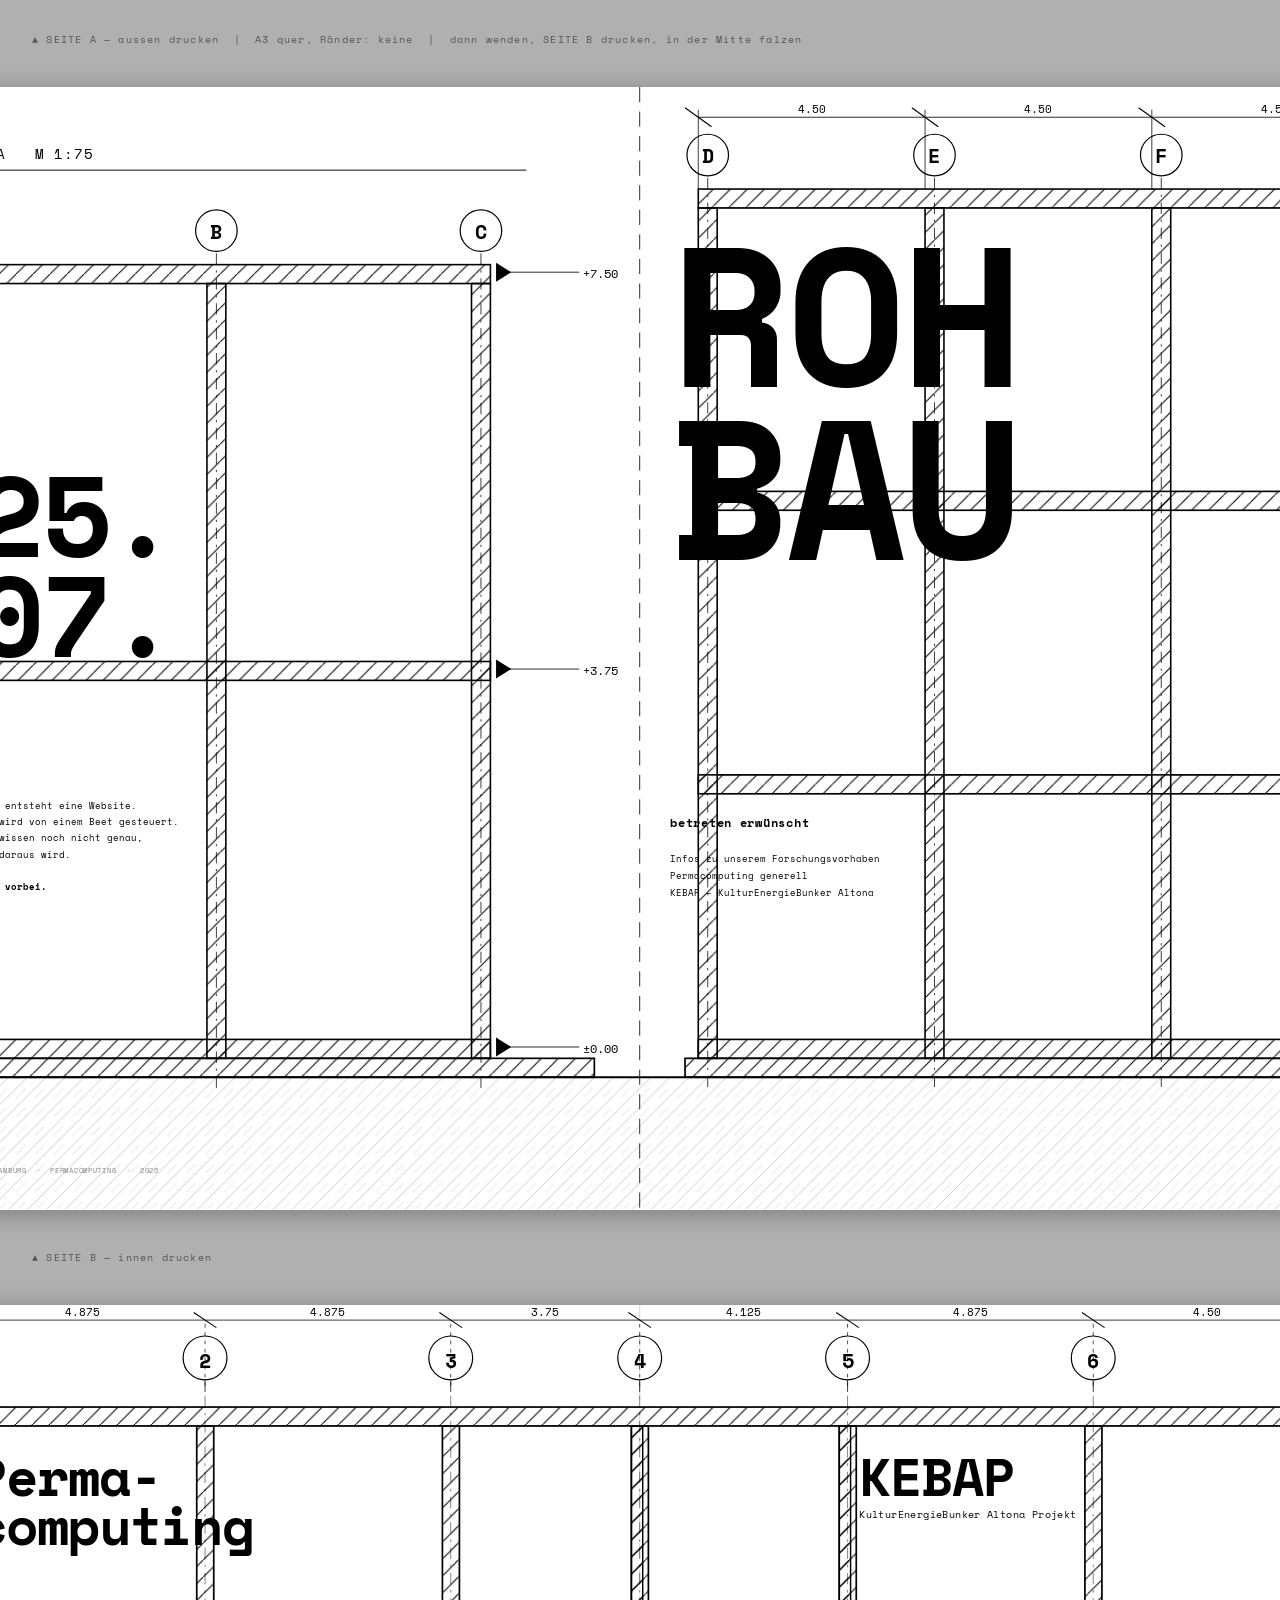
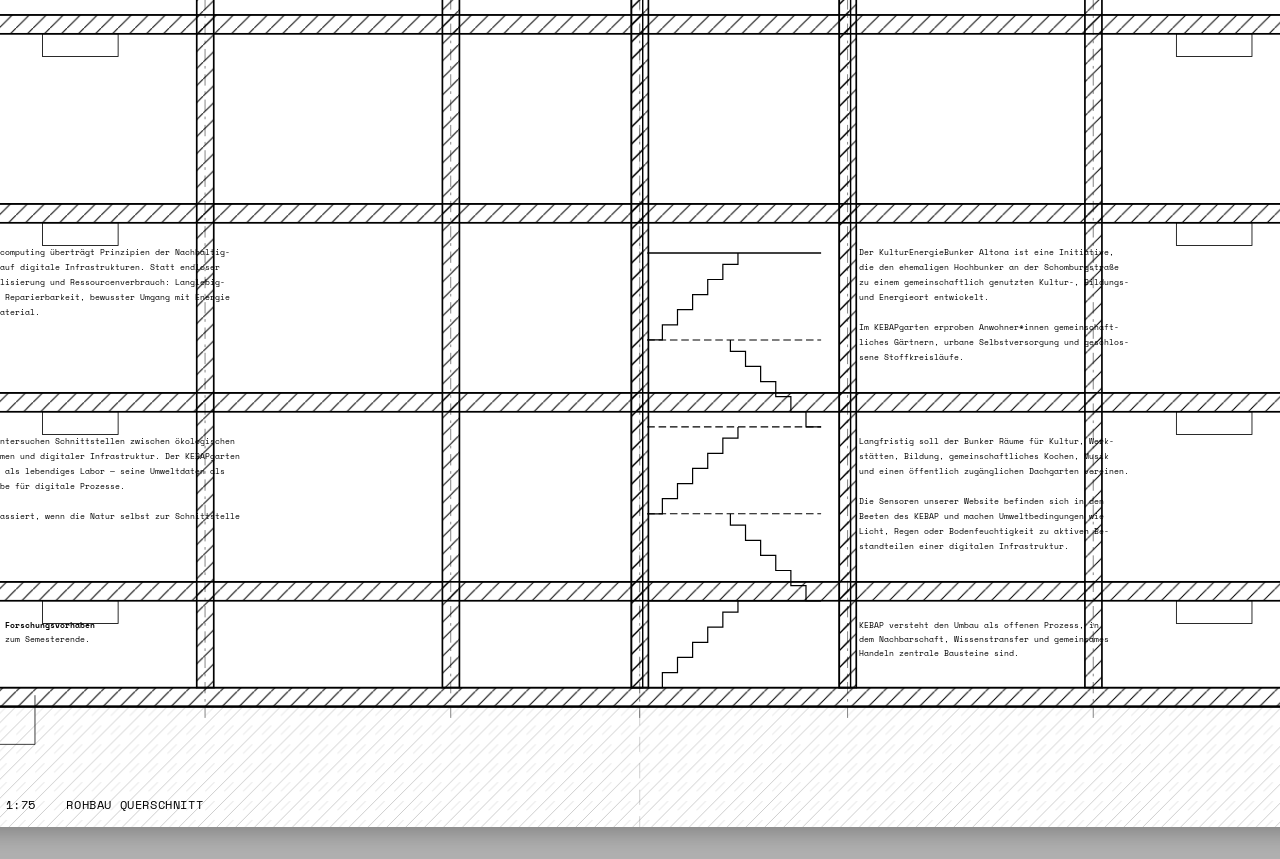
==== poster.html @ 18a61858 "latest change" ====
<!DOCTYPE html>
<html lang="de">
<head>
  <meta charset="UTF-8">
  <meta name="viewport" content="width=device-width, initial-scale=1.0">
  <title>ROHBAU – Zine A3</title>
  <link href="https://fonts.googleapis.com/css2?family=Space+Mono:wght@400;700&display=swap" rel="stylesheet">
  <style>
    @page { size: A3 landscape; margin: 0; }
    *, *::before, *::after { box-sizing: border-box; margin: 0; padding: 0; }

    body {
      background: #b0b0b0;
      display: flex;
      flex-direction: column;
      align-items: center;
      padding: 2rem;
      gap: 2.5rem;
    }

    .hint {
      font-family: 'Space Mono', monospace;
      font-size: 10px;
      color: #555;
      letter-spacing: 0.12em;
      align-self: flex-start;
    }

    .sheet {
      width: 420mm;
      height: 297mm;
      background: #fff;
      position: relative;
      overflow: hidden;
      flex-shrink: 0;
      box-shadow: 0 4px 24px rgba(0,0,0,0.3);
    }

    svg.bg {
      position: absolute;
      inset: 0;
      width: 100%;
      height: 100%;
    }

    .tx {
      position: absolute;
      font-family: 'Space Mono', 'Courier New', monospace;
      color: #000;
    }

    @media print {
      body { background: none; padding: 0; gap: 0; }
      .hint { display: none; }
      .sheet { box-shadow: none; page-break-after: always; }
    }
  </style>
</head>
<body>

<!-- ══════════════════════════════════════════════════════════════
     SEITE A — AUSSEN
     Links (x 0–210): Rückseite
     Rechts (x 210–420): Titelseite
     ══════════════════════════════════════════════════════════════ -->
<p class="hint">▲ SEITE A — aussen drucken &nbsp;|&nbsp; A3 quer, Ränder: keine &nbsp;|&nbsp; dann wenden, SEITE B drucken, in der Mitte falzen</p>
<div class="sheet">
<svg class="bg" viewBox="0 0 420 297" xmlns="http://www.w3.org/2000/svg">
<defs>
  <!-- Beton-Schraffur 45°, lichte Abstände -->
  <pattern id="beton" patternUnits="userSpaceOnUse" width="4.5" height="4.5">
    <line x1="0" y1="4.5" x2="4.5" y2="0" stroke="#000" stroke-width="0.28"/>
  </pattern>
  <!-- Erdreich-Schraffur -->
  <pattern id="erde" patternUnits="userSpaceOnUse" width="5" height="5">
    <line x1="0" y1="5" x2="5" y2="0" stroke="#555" stroke-width="0.22"/>
    <line x1="0" y1="2.5" x2="2.5" y2="0" stroke="#555" stroke-width="0.14"/>
  </pattern>
</defs>

<!-- ─── RÜCKSEITE (links, x=0–210) ────────────────────────────── -->

<!-- Schnittzeichnung: 2 Achsen, 3 Geschosse, als dekorativer Hintergrund -->

<!-- Erdreich -->
<rect x="0" y="262" width="210" height="35" fill="url(#erde)" opacity="0.35"/>
<line x1="0" y1="262" x2="210" y2="262" stroke="#000" stroke-width="0.55"/>

<!-- Fundament / Bodenplatte -->
<rect x="14" y="257" width="184" height="5" fill="url(#beton)" stroke="#000" stroke-width="0.45"/>

<!-- Stützen: Achse 1 x=28, Achse 2 x=98, Achse 3 x=168 (je 5mm breit) -->
<rect x="25.5" y="52" width="5" height="205" fill="url(#beton)" stroke="#000" stroke-width="0.42"/>
<rect x="95.5" y="52" width="5" height="205" fill="url(#beton)" stroke="#000" stroke-width="0.42"/>
<rect x="165.5" y="52" width="5" height="205" fill="url(#beton)" stroke="#000" stroke-width="0.42"/>

<!-- Rohdecken (Slab tops bold, slab body hatched, 5mm dick) -->
<!-- Dach: y=47–52 -->
<rect x="25.5" y="47" width="145" height="5" fill="url(#beton)" stroke="#000" stroke-width="0.42"/>
<!-- 1.OG: y=152–157 -->
<rect x="25.5" y="152" width="145" height="5" fill="url(#beton)" stroke="#000" stroke-width="0.42"/>
<!-- EG: y=252–257 -->
<rect x="25.5" y="252" width="145" height="5" fill="url(#beton)" stroke="#000" stroke-width="0.42"/>

<!-- Sichtbare Deckenuntersichten (Linie dünn) -->
<line x1="30.5" y1="52" x2="95.5" y2="52" stroke="#000" stroke-width="0.18"/>
<line x1="100.5" y1="52" x2="165.5" y2="52" stroke="#000" stroke-width="0.18"/>
<line x1="30.5" y1="157" x2="95.5" y2="157" stroke="#000" stroke-width="0.18"/>
<line x1="100.5" y1="157" x2="165.5" y2="157" stroke="#000" stroke-width="0.18"/>
<line x1="30.5" y1="257" x2="95.5" y2="257" stroke="#000" stroke-width="0.18"/>
<line x1="100.5" y1="257" x2="165.5" y2="257" stroke="#000" stroke-width="0.18"/>

<!-- Fußbodenoberflächen (thin) -->
<line x1="30.5" y1="152" x2="95.5" y2="152" stroke="#000" stroke-width="0.22"/>
<line x1="100.5" y1="152" x2="165.5" y2="152" stroke="#000" stroke-width="0.22"/>
<line x1="30.5" y1="252" x2="95.5" y2="252" stroke="#000" stroke-width="0.22"/>
<line x1="100.5" y1="252" x2="165.5" y2="252" stroke="#000" stroke-width="0.22"/>

<!-- Achskreise oben -->
<g fill="#fff" stroke="#000" stroke-width="0.32">
  <circle cx="28" cy="38" r="5.5"/>
  <circle cx="98" cy="38" r="5.5"/>
  <circle cx="168" cy="38" r="5.5"/>
</g>
<g font-family="'Space Mono','Courier New',monospace" font-size="5.2" text-anchor="middle" fill="#000" font-weight="700">
  <text x="28"  y="40.2">A</text>
  <text x="98"  y="40.2">B</text>
  <text x="168" y="40.2">C</text>
</g>
<!-- Achslinien (Strichpunkt) -->
<g stroke="#000" stroke-width="0.2" stroke-dasharray="3 1.5 0.6 1.5">
  <line x1="28"  y1="44" x2="28"  y2="265"/>
  <line x1="98"  y1="44" x2="98"  y2="265"/>
  <line x1="168" y1="44" x2="168" y2="265"/>
</g>

<!-- Höhenmarken rechts -->
<g font-family="'Space Mono','Courier New',monospace" font-size="3.2" fill="#000">
  <!-- Dach -->
  <line x1="172" y1="49" x2="194" y2="49" stroke="#000" stroke-width="0.22"/>
  <polygon points="176,49 172,46.5 172,51.5" fill="#000"/>
  <text x="195" y="50.5">+7.50</text>
  <!-- 1.OG -->
  <line x1="172" y1="154" x2="194" y2="154" stroke="#000" stroke-width="0.22"/>
  <polygon points="176,154 172,151.5 172,156.5" fill="#000"/>
  <text x="195" y="155.5">+3.75</text>
  <!-- EG -->
  <line x1="172" y1="254" x2="194" y2="254" stroke="#000" stroke-width="0.22"/>
  <polygon points="176,254 172,251.5 172,256.5" fill="#000"/>
  <text x="195" y="255.5">±0.00</text>
</g>

<!-- Schnitt-Bezeichnutng oben -->
<text x="14" y="19" font-family="'Space Mono','Courier New',monospace" font-size="3.8" fill="#000" letter-spacing="0.05em">SCHNITT A-A &nbsp; M 1:75</text>
<line x1="14" y1="22" x2="180" y2="22" stroke="#000" stroke-width="0.25"/>

<!-- Falzlinie -->
<line x1="210" y1="0" x2="210" y2="297" stroke="#000" stroke-width="0.22" stroke-dasharray="4 2.5"/>


<!-- ─── TITELSEITE (rechts, x=210–420) ────────────────────────── -->

<!-- Gleicher Schnitt-Stil aber mit mehr Etagen -->

<line x1="210" y1="262" x2="420" y2="262" stroke="#000" stroke-width="0.55"/>
<rect x="210" y="262" width="210" height="35" fill="url(#erde)" opacity="0.35"/>
<rect x="222" y="257" width="184" height="5" fill="url(#beton)" stroke="#000" stroke-width="0.45"/>

<!-- 4 Stützen auf Titelseite: x=228, x=288, x=348, x=408 -->
<rect x="225.5" y="32" width="5" height="225" fill="url(#beton)" stroke="#000" stroke-width="0.42"/>
<rect x="285.5" y="32" width="5" height="225" fill="url(#beton)" stroke="#000" stroke-width="0.42"/>
<rect x="345.5" y="32" width="5" height="225" fill="url(#beton)" stroke="#000" stroke-width="0.42"/>
<rect x="405.5" y="32" width="5" height="225" fill="url(#beton)" stroke="#000" stroke-width="0.42"/>

<!-- Rohdecken rechte Hälfte: Dach y=27, 2.OG y=107, 1.OG y=182, EG y=252 -->
<rect x="225.5" y="27" width="185" height="5" fill="url(#beton)" stroke="#000" stroke-width="0.42"/>
<rect x="225.5" y="107" width="185" height="5" fill="url(#beton)" stroke="#000" stroke-width="0.42"/>
<rect x="225.5" y="182" width="185" height="5" fill="url(#beton)" stroke="#000" stroke-width="0.42"/>
<rect x="225.5" y="252" width="185" height="5" fill="url(#beton)" stroke="#000" stroke-width="0.42"/>

<!-- Deckenuntersichten -->
<g stroke="#000" stroke-width="0.18">
  <line x1="230.5" y1="32"  x2="285.5" y2="32"/>
  <line x1="290.5" y1="32"  x2="345.5" y2="32"/>
  <line x1="350.5" y1="32"  x2="405.5" y2="32"/>
  <line x1="230.5" y1="112" x2="285.5" y2="112"/>
  <line x1="290.5" y1="112" x2="345.5" y2="112"/>
  <line x1="350.5" y1="112" x2="405.5" y2="112"/>
  <line x1="230.5" y1="187" x2="285.5" y2="187"/>
  <line x1="290.5" y1="187" x2="345.5" y2="187"/>
  <line x1="350.5" y1="187" x2="405.5" y2="187"/>
</g>

<!-- Fußbodenoberflächen rechts -->
<g stroke="#000" stroke-width="0.22">
  <line x1="230.5" y1="107" x2="285.5" y2="107"/>
  <line x1="290.5" y1="107" x2="345.5" y2="107"/>
  <line x1="350.5" y1="107" x2="405.5" y2="107"/>
  <line x1="230.5" y1="182" x2="285.5" y2="182"/>
  <line x1="290.5" y1="182" x2="345.5" y2="182"/>
  <line x1="350.5" y1="182" x2="405.5" y2="182"/>
  <line x1="230.5" y1="252" x2="285.5" y2="252"/>
  <line x1="290.5" y1="252" x2="345.5" y2="252"/>
  <line x1="350.5" y1="252" x2="405.5" y2="252"/>
</g>

<!-- Achskreise oben rechte Hälfte -->
<g fill="#fff" stroke="#000" stroke-width="0.32">
  <circle cx="228" cy="18" r="5.5"/>
  <circle cx="288" cy="18" r="5.5"/>
  <circle cx="348" cy="18" r="5.5"/>
  <circle cx="408" cy="18" r="5.5"/>
</g>
<g font-family="'Space Mono','Courier New',monospace" font-size="5.2" text-anchor="middle" fill="#000" font-weight="700">
  <text x="228" y="20.2">D</text>
  <text x="288" y="20.2">E</text>
  <text x="348" y="20.2">F</text>
  <text x="408" y="20.2">G</text>
</g>
<g stroke="#000" stroke-width="0.2" stroke-dasharray="3 1.5 0.6 1.5">
  <line x1="228" y1="24"  x2="228" y2="265"/>
  <line x1="288" y1="24"  x2="288" y2="265"/>
  <line x1="348" y1="24"  x2="348" y2="265"/>
</g>

<!-- Maßkette oben rechts (Achsabstände) -->
<line x1="225.5" y1="8" x2="285.5" y2="8" stroke="#000" stroke-width="0.22"/>
<line x1="285.5" y1="8" x2="345.5" y2="8" stroke="#000" stroke-width="0.22"/>
<line x1="345.5" y1="8" x2="410.5" y2="8" stroke="#000" stroke-width="0.22"/>
<!-- Ticks -->
<g stroke="#000" stroke-width="0.3">
  <line x1="222" y1="5.5" x2="229" y2="10.5"/>
  <line x1="282" y1="5.5" x2="289" y2="10.5"/>
  <line x1="342" y1="5.5" x2="349" y2="10.5"/>
  <line x1="406" y1="5.5" x2="413" y2="10.5"/>
</g>
<!-- Maßzahlen -->
<g font-family="'Space Mono','Courier New',monospace" font-size="3" fill="#000" text-anchor="middle">
  <text x="255.5" y="6.8">4.50</text>
  <text x="315.5" y="6.8">4.50</text>
  <text x="378"   y="6.8">4.50</text>
</g>
<!-- Verlängerungslinien -->
<g stroke="#000" stroke-width="0.2">
  <line x1="225.5" y1="6" x2="225.5" y2="27"/>
  <line x1="285.5" y1="6" x2="285.5" y2="27"/>
  <line x1="345.5" y1="6" x2="345.5" y2="27"/>
  <line x1="410.5" y1="6" x2="410.5" y2="27"/>
</g>

</svg>

<!-- TEXT: Rückseite (links) -->
<div class="tx" style="left:34mm; top:100mm;">
  <div style="font-size:30mm; font-weight:700; line-height:0.88; letter-spacing:-0.02em;">
    25.<br>07.
  </div>
</div>
<div class="tx" style="left:34mm; top:188mm; width:128mm; font-size:2.4mm; line-height:1.8;">
  Hier entsteht eine Website.<br>
  Sie wird von einem Beet gesteuert.<br>
  Wir wissen noch nicht genau,<br>
  was daraus wird.<br>
  <br>
  <strong>Komm vorbei.</strong>
</div>
<div class="tx" style="left:34mm; bottom:9mm; font-size:1.9mm; opacity:0.45; letter-spacing:0.1em;">
  HAW HAMBURG &nbsp;·&nbsp; PERMACOMPUTING &nbsp;·&nbsp; 2025
</div>

<!-- TEXT: Titelseite (rechts) -->
<!-- ROHBAU sitzt im Raum zwischen Achse E und G, y=37–180 -->
<div class="tx" style="left:218mm; top:37mm; width:186mm;">
  <div style="font-size:52mm; font-weight:700; line-height:0.88; letter-spacing:-0.025em; color:#000;">
    ROH<br>BAU
  </div>
</div>

<div class="tx" style="left:218mm; top:192mm; width:110mm; font-size:3.2mm; font-weight:700; letter-spacing:0.06em;">
  betreten erwünscht
</div>
<div class="tx" style="left:218mm; top:202mm; width:180mm; font-size:2.5mm; line-height:1.75;">
  Infos zu unserem Forschungsvorhaben<br>
  Permacomputing generell<br>
  KEBAP – KulturEnergieBunker Altona
</div>

<!-- Schnitt-Pfeil auf Titelseite -->
<div class="tx" style="left:380mm; top:260mm; font-size:2.8mm; opacity:0.5; font-weight:700; letter-spacing:0.08em;">
  A—A →
</div>

</div><!-- end SEITE A -->


<!-- ══════════════════════════════════════════════════════════════
     SEITE B — INNEN
     Voller Gebäudequerschnitt als Grundlage
     Links (x 0–210): Seite 2 — Permacomputing
     Rechts (x 210–420): Seite 3 — KEBAP
     ══════════════════════════════════════════════════════════════ -->
<p class="hint">▲ SEITE B — innen drucken</p>
<div class="sheet">
<svg class="bg" viewBox="0 0 420 297" xmlns="http://www.w3.org/2000/svg">
<defs>
  <pattern id="beton2" patternUnits="userSpaceOnUse" width="4.5" height="4.5">
    <line x1="0" y1="4.5" x2="4.5" y2="0" stroke="#000" stroke-width="0.28"/>
  </pattern>
  <pattern id="erde2" patternUnits="userSpaceOnUse" width="5" height="5">
    <line x1="0" y1="5" x2="5" y2="0" stroke="#555" stroke-width="0.22"/>
    <line x1="0" y1="2.5" x2="2.5" y2="0" stroke="#555" stroke-width="0.14"/>
  </pattern>
  <!-- Bewehrungssymbol (Rebar): kleiner Kreis, wird an Stützen-Ecken gesetzt -->
  <circle id="rb" r="1.2" fill="#000"/>
</defs>

<!-- ─── ERDREICH & BODENPLATTE ─────────────────────────────────── -->
<rect x="0" y="265" width="420" height="32" fill="url(#erde2)" opacity="0.35"/>
<line x1="8" y1="265" x2="412" y2="265" stroke="#000" stroke-width="0.6"/>
<!-- Bodenplatte 5mm dick -->
<rect x="22" y="260" width="376" height="5" fill="url(#beton2)" stroke="#000" stroke-width="0.48"/>

<!-- ─── VERTIKALE STÜTZEN — 7 Achsen ──────────────────────────── -->
<!--
  Achse:  1     2     3     4     5     6     7
  x:     30    95   160   210   265   330   390
  Bay:      65    65    50    55    65    60
  (Bay 3 slightly narrower — it's split by fold; Bay 4/5 asymmetric for staircase)
-->
<!-- Stützenquerschnitte (4.5mm breit, Beton-Schraffur) -->
<rect x="27.8" y="32" width="4.5" height="228" fill="url(#beton2)" stroke="#000" stroke-width="0.45"/>
<rect x="92.8" y="32" width="4.5" height="228" fill="url(#beton2)" stroke="#000" stroke-width="0.45"/>
<rect x="157.8" y="32" width="4.5" height="228" fill="url(#beton2)" stroke="#000" stroke-width="0.45"/>
<rect x="207.8" y="32" width="4.5" height="228" fill="url(#beton2)" stroke="#000" stroke-width="0.45"/>
<rect x="262.8" y="32" width="4.5" height="228" fill="url(#beton2)" stroke="#000" stroke-width="0.45"/>
<rect x="327.8" y="32" width="4.5" height="228" fill="url(#beton2)" stroke="#000" stroke-width="0.45"/>
<rect x="387.8" y="32" width="4.5" height="228" fill="url(#beton2)" stroke="#000" stroke-width="0.45"/>

<!-- Bewehrung (Rebar-Punkte) an Stützenecken, exemplarisch für Achse 1 und 7 -->
<g fill="#000">
  <!-- Achse 1, EK bei y=32 -->
  <use href="#rb" x="29.5" y="33.5"/>
  <use href="#rb" x="31"   y="33.5"/>
  <use href="#rb" x="29.5" y="35"/>
  <use href="#rb" x="31"   y="35"/>
  <!-- Achse 7, EK bei y=32 -->
  <use href="#rb" x="389.5" y="33.5"/>
  <use href="#rb" x="391"   y="33.5"/>
  <use href="#rb" x="389.5" y="35"/>
  <use href="#rb" x="391"   y="35"/>
</g>

<!-- Achslinien (Strichpunktlinie) -->
<g stroke="#000" stroke-width="0.18" stroke-dasharray="3 1.5 0.7 1.5" opacity="0.7">
  <line x1="30"  y1="24"  x2="30"  y2="268"/>
  <line x1="95"  y1="24"  x2="95"  y2="268"/>
  <line x1="160" y1="24"  x2="160" y2="268"/>
  <line x1="210" y1="24"  x2="210" y2="268"/>
  <line x1="265" y1="24"  x2="265" y2="268"/>
  <line x1="330" y1="24"  x2="330" y2="268"/>
  <line x1="390" y1="24"  x2="390" y2="268"/>
</g>

<!-- ─── HORIZONTALE ROHDECKEN — 5 Geschosse ──────────────────── -->
<!--
  Decke:  Dach   4.OG   3.OG   2.OG   1.OG
  y (OK): 32     82     132    182    232
  y (UK): 37     87     137    187    237   (5mm Deckendicke)
  Lichte GH: 45mm ≈ 3.375m @ 1:75
-->

<!-- Dach / Attika -->
<rect x="27.8" y="27" width="364.5" height="5" fill="url(#beton2)" stroke="#000" stroke-width="0.45"/>
<!-- Attika-Aufkantung links -->
<rect x="27.8" y="17" width="5" height="10" fill="url(#beton2)" stroke="#000" stroke-width="0.35"/>
<!-- Attika rechts -->
<rect x="387.3" y="17" width="5" height="10" fill="url(#beton2)" stroke="#000" stroke-width="0.35"/>

<!-- 4.OG -->
<rect x="27.8" y="82" width="364.5" height="5" fill="url(#beton2)" stroke="#000" stroke-width="0.45"/>
<!-- 3.OG -->
<rect x="27.8" y="132" width="364.5" height="5" fill="url(#beton2)" stroke="#000" stroke-width="0.45"/>
<!-- 2.OG -->
<rect x="27.8" y="182" width="364.5" height="5" fill="url(#beton2)" stroke="#000" stroke-width="0.45"/>
<!-- 1.OG -->
<rect x="27.8" y="232" width="364.5" height="5" fill="url(#beton2)" stroke="#000" stroke-width="0.45"/>

<!-- ─── SICHTBARE DECKEN-UNTERSICHTEN (hinter Schnittebene) ─── -->
<!-- Dünne Linien zeigen die Deckenuntersicht (Rohbetondecke sichtbar) -->
<g stroke="#000" stroke-width="0.18" opacity="0.65">
  <!-- Zwischen jeder Stütze, alle Geschosse UK -->
  <!-- 4.OG UK = y=87 -->
  <line x1="32.3" y1="87" x2="92.8" y2="87"/>
  <line x1="97.3" y1="87" x2="157.8" y2="87"/>
  <line x1="162.3" y1="87" x2="207.8" y2="87"/>
  <line x1="212.3" y1="87" x2="262.8" y2="87"/>
  <line x1="267.3" y1="87" x2="327.8" y2="87"/>
  <line x1="332.3" y1="87" x2="387.8" y2="87"/>
  <!-- 3.OG UK = y=137 -->
  <line x1="32.3" y1="137" x2="92.8" y2="137"/>
  <line x1="97.3" y1="137" x2="157.8" y2="137"/>
  <line x1="162.3" y1="137" x2="207.8" y2="137"/>
  <line x1="212.3" y1="137" x2="262.8" y2="137"/>
  <line x1="267.3" y1="137" x2="327.8" y2="137"/>
  <line x1="332.3" y1="137" x2="387.8" y2="137"/>
  <!-- 2.OG UK = y=187 -->
  <line x1="32.3" y1="187" x2="92.8" y2="187"/>
  <line x1="97.3" y1="187" x2="157.8" y2="187"/>
  <line x1="162.3" y1="187" x2="207.8" y2="187"/>
  <line x1="212.3" y1="187" x2="262.8" y2="187"/>
  <line x1="267.3" y1="187" x2="327.8" y2="187"/>
  <line x1="332.3" y1="187" x2="387.8" y2="187"/>
  <!-- 1.OG UK = y=237 -->
  <line x1="32.3" y1="237" x2="92.8" y2="237"/>
  <line x1="97.3" y1="237" x2="157.8" y2="237"/>
  <line x1="162.3" y1="237" x2="207.8" y2="237"/>
  <line x1="212.3" y1="237" x2="262.8" y2="237"/>
  <line x1="267.3" y1="237" x2="327.8" y2="237"/>
  <line x1="332.3" y1="237" x2="387.8" y2="237"/>
  <!-- Dach UK = y=32 -->
  <line x1="32.3" y1="32" x2="92.8" y2="32"/>
  <line x1="97.3" y1="32" x2="157.8" y2="32"/>
  <line x1="162.3" y1="32" x2="207.8" y2="32"/>
  <line x1="212.3" y1="32" x2="262.8" y2="32"/>
  <line x1="267.3" y1="32" x2="327.8" y2="32"/>
  <line x1="332.3" y1="32" x2="387.8" y2="32"/>
</g>

<!-- ─── FUSSBODENOBERFLÄCHEN (Rohbeton, thin bold) ────────────── -->
<g stroke="#000" stroke-width="0.28">
  <!-- 4.OG OK = y=82 -->
  <line x1="32.3" y1="82" x2="92.8" y2="82"/>
  <line x1="97.3" y1="82" x2="157.8" y2="82"/>
  <line x1="162.3" y1="82" x2="207.8" y2="82"/>
  <line x1="212.3" y1="82" x2="262.8" y2="82"/>
  <line x1="267.3" y1="82" x2="327.8" y2="82"/>
  <line x1="332.3" y1="82" x2="387.8" y2="82"/>
  <!-- 3.OG OK = y=132 -->
  <line x1="32.3" y1="132" x2="92.8" y2="132"/>
  <line x1="97.3" y1="132" x2="157.8" y2="132"/>
  <line x1="162.3" y1="132" x2="207.8" y2="132"/>
  <line x1="212.3" y1="132" x2="262.8" y2="132"/>
  <line x1="267.3" y1="132" x2="327.8" y2="132"/>
  <line x1="332.3" y1="132" x2="387.8" y2="132"/>
  <!-- 2.OG OK = y=182 -->
  <line x1="32.3" y1="182" x2="92.8" y2="182"/>
  <line x1="97.3" y1="182" x2="157.8" y2="182"/>
  <line x1="162.3" y1="182" x2="207.8" y2="182"/>
  <line x1="212.3" y1="182" x2="262.8" y2="182"/>
  <line x1="267.3" y1="182" x2="327.8" y2="182"/>
  <line x1="332.3" y1="182" x2="387.8" y2="182"/>
  <!-- 1.OG OK = y=232 -->
  <line x1="32.3" y1="232" x2="92.8" y2="232"/>
  <line x1="97.3" y1="232" x2="157.8" y2="232"/>
  <line x1="162.3" y1="232" x2="207.8" y2="232"/>
  <line x1="212.3" y1="232" x2="262.8" y2="232"/>
  <line x1="267.3" y1="232" x2="327.8" y2="232"/>
  <line x1="332.3" y1="232" x2="387.8" y2="232"/>
  <!-- EG OK = y=260 -->
  <line x1="32.3" y1="260" x2="92.8" y2="260"/>
  <line x1="97.3" y1="260" x2="157.8" y2="260"/>
  <line x1="162.3" y1="260" x2="207.8" y2="260"/>
  <line x1="212.3" y1="260" x2="262.8" y2="260"/>
  <line x1="267.3" y1="260" x2="327.8" y2="260"/>
  <line x1="332.3" y1="260" x2="387.8" y2="260"/>
</g>

<!-- ─── TREPPENHAUS (Bay 4: x=210–265, alle Geschosse) ─────────── -->
<!-- Treppenhauswände (Betonwände im Schnitt) -->
<rect x="207.8" y="32" width="3" height="228" fill="url(#beton2)" stroke="#000" stroke-width="0.38"/>
<rect x="262.8" y="32" width="3" height="228" fill="url(#beton2)" stroke="#000" stroke-width="0.38"/>

<!-- Treppenläufe — zigzag von EG bis Dach, jeweils halbe Höhe pro Lauf -->
<!-- Lauf 1 (EG→1.OG, links): diagonal von x=212,y=260 nach x=258,y=232 -->
<!-- mit gestaffelten Stufen (vereinfacht, 6 Stufen) -->
<g stroke="#000" stroke-width="0.32" fill="none">
  <!-- EG → 1.OG linker Lauf -->
  <polyline points="
    212,260 216,260 216,256 220,256 220,252 224,252 224,248 228,248 228,244 232,244 232,240 236,240 236,237"/>
  <!-- 1.OG Podest -->
  <line x1="212" y1="237" x2="258" y2="237" stroke="#000" stroke-width="0.35"/>
  <!-- 1.OG → 2.OG rechter Lauf -->
  <polyline points="
    258,237 254,237 254,233 250,233 250,229 246,229 246,225 242,225 242,221 238,221 238,217 234,217 234,214"/>
  <!-- Podest 2.OG -->
  <line x1="212" y1="214" x2="258" y2="214" stroke="#000" stroke-width="0.28" stroke-dasharray="2 1"/>
  <!-- 2.OG → 3.OG -->
  <polyline points="
    212,214 216,214 216,210 220,210 220,206 224,206 224,202 228,202 228,198 232,198 232,194 236,194 236,191"/>
  <line x1="212" y1="191" x2="258" y2="191" stroke="#000" stroke-width="0.28" stroke-dasharray="2 1"/>
  <!-- 3.OG → 4.OG -->
  <polyline points="
    258,191 254,191 254,187 250,187 250,183 246,183 246,179 242,179 242,175 238,175 238,171 234,171 234,168"/>
  <line x1="212" y1="168" x2="258" y2="168" stroke="#000" stroke-width="0.28" stroke-dasharray="2 1"/>
  <!-- 4.OG → Dach -->
  <polyline points="
    212,168 216,168 216,164 220,164 220,160 224,160 224,156 228,156 228,152 232,152 232,148 236,148 236,145"/>
  <!-- Dach-Podest -->
  <line x1="212" y1="145" x2="258" y2="145" stroke="#000" stroke-width="0.35"/>
</g>
<!-- Treppenhaus-Schraffur (leicht) auf den Wänden -->
<!-- Already handled by the column sections above -->

<!-- ─── UNTERZÜGE (Träger an Deckenuntersicht, Bay 1 sichtbar) ── -->
<!-- Unterzug als dünnes Rechteck hängend unter Decke, Bay 1+2+5+6 -->
<g stroke="#000" stroke-width="0.22" fill="none">
  <!-- Bay 1 (x:32–93), alle Etagen -->
  <rect x="52" y="87" width="20" height="6"/>
  <rect x="52" y="137" width="20" height="6"/>
  <rect x="52" y="187" width="20" height="6"/>
  <rect x="52" y="237" width="20" height="6"/>
  <!-- Bay 6 (x:332–388) -->
  <rect x="352" y="87" width="20" height="6"/>
  <rect x="352" y="137" width="20" height="6"/>
  <rect x="352" y="187" width="20" height="6"/>
  <rect x="352" y="237" width="20" height="6"/>
</g>

<!-- ─── ACHSKREISE ─────────────────────────────────────────────── -->
<g fill="#fff" stroke="#000" stroke-width="0.32">
  <circle cx="30"  cy="14" r="5.8"/>
  <circle cx="95"  cy="14" r="5.8"/>
  <circle cx="160" cy="14" r="5.8"/>
  <circle cx="210" cy="14" r="5.8"/>
  <circle cx="265" cy="14" r="5.8"/>
  <circle cx="330" cy="14" r="5.8"/>
  <circle cx="390" cy="14" r="5.8"/>
</g>
<g font-family="'Space Mono','Courier New',monospace" font-size="5.4" text-anchor="middle"
   dominant-baseline="central" fill="#000" font-weight="700">
  <text x="30"  y="14.5">1</text>
  <text x="95"  y="14.5">2</text>
  <text x="160" y="14.5">3</text>
  <text x="210" y="14.5">4</text>
  <text x="265" y="14.5">5</text>
  <text x="330" y="14.5">6</text>
  <text x="390" y="14.5">7</text>
</g>

<!-- Verbindungslinien Achskreis → Schnittbeginn -->
<g stroke="#000" stroke-width="0.2">
  <line x1="30"  y1="19.8" x2="30"  y2="23"/>
  <line x1="95"  y1="19.8" x2="95"  y2="23"/>
  <line x1="160" y1="19.8" x2="160" y2="23"/>
  <line x1="210" y1="19.8" x2="210" y2="23"/>
  <line x1="265" y1="19.8" x2="265" y2="23"/>
  <line x1="330" y1="19.8" x2="330" y2="23"/>
  <line x1="390" y1="19.8" x2="390" y2="23"/>
</g>

<!-- ─── HORIZONTALE MAẞKETTE (oben) ─────────────────────────────── -->
<!-- Maßlinie bei y=4, von x=30 bis x=390 -->
<line x1="30" y1="4" x2="390" y2="4" stroke="#000" stroke-width="0.2"/>
<g stroke="#000" stroke-width="0.28">
  <!-- Ticks -->
  <line x1="27"  y1="2" x2="33"  y2="6"/>
  <line x1="92"  y1="2" x2="98"  y2="6"/>
  <line x1="157" y1="2" x2="163" y2="6"/>
  <line x1="207" y1="2" x2="213" y2="6"/>
  <line x1="262" y1="2" x2="268" y2="6"/>
  <line x1="327" y1="2" x2="333" y2="6"/>
  <line x1="387" y1="2" x2="393" y2="6"/>
</g>
<!-- Verlängerungslinien nach unten -->
<g stroke="#000" stroke-width="0.18" stroke-dasharray="1 1.2">
  <line x1="30"  y1="5" x2="30"  y2="22"/>
  <line x1="95"  y1="5" x2="95"  y2="22"/>
  <line x1="160" y1="5" x2="160" y2="22"/>
  <line x1="210" y1="5" x2="210" y2="22"/>
  <line x1="265" y1="5" x2="265" y2="22"/>
  <line x1="330" y1="5" x2="330" y2="22"/>
  <line x1="390" y1="5" x2="390" y2="22"/>
</g>
<!-- Maßzahlen -->
<g font-family="'Space Mono','Courier New',monospace" font-size="2.9" fill="#000" text-anchor="middle">
  <text x="62.5"  y="2.8">4.875</text>
  <text x="127.5" y="2.8">4.875</text>
  <text x="185"   y="2.8">3.75</text>
  <text x="237.5" y="2.8">4.125</text>
  <text x="297.5" y="2.8">4.875</text>
  <text x="360"   y="2.8">4.50</text>
</g>

<!-- ─── VERTIKALE MAẞKETTE (links) ─────────────────────────────── -->
<!-- Maßlinie bei x=6, von y=32 bis y=260 -->
<line x1="6" y1="32"  x2="6" y2="260" stroke="#000" stroke-width="0.2"/>
<g stroke="#000" stroke-width="0.28">
  <line x1="4" y1="29"   x2="8" y2="35"/>
  <line x1="4" y1="79"   x2="8" y2="85"/>
  <line x1="4" y1="129"  x2="8" y2="135"/>
  <line x1="4" y1="179"  x2="8" y2="185"/>
  <line x1="4" y1="229"  x2="8" y2="235"/>
  <line x1="4" y1="257"  x2="8" y2="263"/>
</g>
<g stroke="#000" stroke-width="0.18" stroke-dasharray="1 1.2">
  <line x1="6" y1="32"  x2="24" y2="32"/>
  <line x1="6" y1="82"  x2="24" y2="82"/>
  <line x1="6" y1="132" x2="24" y2="132"/>
  <line x1="6" y1="182" x2="24" y2="182"/>
  <line x1="6" y1="232" x2="24" y2="232"/>
  <line x1="6" y1="260" x2="24" y2="260"/>
</g>
<!-- Maßzahlen vertikal, gedreht -->
<g font-family="'Space Mono','Courier New',monospace" font-size="2.8" fill="#000" text-anchor="middle">
  <text transform="rotate(-90 2.8 57)"  x="2.8" y="57">3.38</text>
  <text transform="rotate(-90 2.8 107)" x="2.8" y="107">3.38</text>
  <text transform="rotate(-90 2.8 157)" x="2.8" y="157">3.38</text>
  <text transform="rotate(-90 2.8 207)" x="2.8" y="207">3.38</text>
  <text transform="rotate(-90 2.8 246)" x="2.8" y="246">2.10</text>
</g>

<!-- ─── HÖHENMARKEN (rechts) ──────────────────────────────────── -->
<g font-family="'Space Mono','Courier New',monospace" font-size="3.1" fill="#000">
  <!-- Dach +16.88 -->
  <polygon points="393,27 397,24.5 397,29.5" fill="#000"/>
  <line x1="397" y1="27" x2="412" y2="27" stroke="#000" stroke-width="0.22"/>
  <text x="413" y="28.5">+16.88</text>

  <!-- 4.OG +13.50 -->
  <polygon points="393,82 397,79.5 397,84.5" fill="#000"/>
  <line x1="397" y1="82" x2="412" y2="82" stroke="#000" stroke-width="0.22"/>
  <text x="413" y="83.5">+13.50</text>

  <!-- 3.OG +10.13 -->
  <polygon points="393,132 397,129.5 397,134.5" fill="#000"/>
  <line x1="397" y1="132" x2="412" y2="132" stroke="#000" stroke-width="0.22"/>
  <text x="413" y="133.5">+10.13</text>

  <!-- 2.OG +6.75 -->
  <polygon points="393,182 397,179.5 397,184.5" fill="#000"/>
  <line x1="397" y1="182" x2="412" y2="182" stroke="#000" stroke-width="0.22"/>
  <text x="413" y="183.5">+6.75</text>

  <!-- 1.OG +3.38 -->
  <polygon points="393,232 397,229.5 397,234.5" fill="#000"/>
  <line x1="397" y1="232" x2="412" y2="232" stroke="#000" stroke-width="0.22"/>
  <text x="413" y="233.5">+3.38</text>

  <!-- EG ±0.00 -->
  <polygon points="393,260 397,257.5 397,262.5" fill="#000"/>
  <line x1="397" y1="260" x2="412" y2="260" stroke="#000" stroke-width="0.22"/>
  <text x="413" y="261.5">±0.00</text>
</g>

<!-- ─── MATERIAL-ANNOTATION ────────────────────────────────────── -->
<g font-family="'Space Mono','Courier New',monospace" font-size="2.6" fill="#000">
  <!-- Stütze Achse 1 -->
  <line x1="30" y1="58" x2="20" y2="68" stroke="#000" stroke-width="0.2"/>
  <line x1="4"  y1="68" x2="20" y2="68" stroke="#000" stroke-width="0.2"/>
  <text x="4" y="65.5">STB C30/37</text>
  <!-- Bodenplatte -->
  <line x1="50" y1="262" x2="50" y2="275" stroke="#000" stroke-width="0.2"/>
  <line x1="50" y1="275" x2="20" y2="275" stroke="#000" stroke-width="0.2"/>
  <text x="4" y="278.5">Bodenplatte d=25cm</text>
</g>

<!-- ─── SCHNITTBEZEICHNUNG ─────────────────────────────────────── -->
<g font-family="'Space Mono','Courier New',monospace" font-size="3.2" fill="#000">
  <text x="8" y="292" letter-spacing="0.05em">SCHNITT 1-7 &nbsp;&nbsp; M 1:75 &nbsp;&nbsp; ROHBAU QUERSCHNITT</text>
</g>

<!-- Schnitt-Pfeile links und rechts -->
<g stroke="#000" stroke-width="0.4">
  <!-- Links -->
  <line x1="22" y1="27"  x2="26" y2="27"/>
  <polygon points="22,27 25,25 25,29" fill="#000"/>
  <!-- Rechts -->
  <line x1="393" y1="27"  x2="397" y2="27"/>
  <polygon points="397,27 394,25 394,29" fill="#000"/>
</g>
<text x="8" y="29" font-family="'Space Mono','Courier New',monospace" font-size="3" fill="#000">S</text>
<text x="398" y="29" font-family="'Space Mono','Courier New',monospace" font-size="3" fill="#000">S</text>

<!-- Falzlinie (innen, subtil) -->
<line x1="210" y1="0" x2="210" y2="297" stroke="#000" stroke-width="0.18" stroke-dasharray="4 3" opacity="0.25"/>

</svg>

<!-- ═══════════════════════════════════════
     TEXT — SEITE 2 (links, Bay 1+2, x:32–160mm)
     Text im Zwischenraum: x≈34mm, Breite ≈ 118mm
     Raumhöhen: EG y=265–287 → nicht genutzt
     1.OG y=240–260mm → 20mm lichte Höhe
     2.OG y=190–230mm → 38mm
     3.OG y=140–180mm → 38mm
     4.OG y=90–130mm → 38mm
     Dach y=32–82mm → aber Dach = kein Nutzraum
═══════════════════════════════════════ -->

<!-- Heading "Perma- computing" — groß, Bay 1+2 oben (y=40–78mm, "4.OG-Raum") -->
<div class="tx" style="left:34mm; top:39mm; width:120mm;">
  <div style="font-size:14mm; font-weight:700; line-height:0.92; letter-spacing:-0.02em;">
    Perma-<br>computing
  </div>
</div>

<!-- Text-Block 1: in 3.OG-Raum, y=140mm → 178mm -->
<div class="tx" style="left:34mm; top:143mm; width:120mm; font-size:2.15mm; line-height:1.85;">
  Permacomputing überträgt Prinzipien der Nachhaltig-<br>
  keit auf digitale Infrastrukturen. Statt endloser<br>
  Aktualisierung und Ressourcenverbrauch: Langlebig-<br>
  keit, Reparierbarkeit, bewusster Umgang mit Energie<br>
  und Material.
</div>

<!-- Text-Block 2: in 2.OG-Raum, y=190mm → 228mm -->
<div class="tx" style="left:34mm; top:193mm; width:120mm; font-size:2.15mm; line-height:1.85;">
  Wir untersuchen Schnittstellen zwischen ökologischen<br>
  Systemen und digitaler Infrastruktur. Der KEBAPgarten<br>
  dient als lebendiges Labor — seine Umweltdaten als<br>
  Eingabe für digitale Prozesse.<br>
  <br>
  Was passiert, wenn die Natur selbst zur Schnittstelle<br>
  wird?
</div>

<!-- Text-Block 3: in 1.OG-Raum, y=240mm → 258mm -->
<div class="tx" style="left:34mm; top:242mm; width:120mm; font-size:2.15mm; line-height:1.72;">
  <strong>Unser Forschungsvorhaben</strong><br>
  Infos zum Semesterende.
</div>


<!-- ═══════════════════════════════════════
     TEXT — SEITE 3 (rechts, Bay 5+6, x:265–387mm)
     x: 268mm, Breite: 115mm
═══════════════════════════════════════ -->

<!-- Heading KEBAP: groß, 4.OG-Raum -->
<div class="tx" style="left:268mm; top:39mm; width:118mm;">
  <div style="font-size:14mm; font-weight:700; line-height:0.92; letter-spacing:-0.02em;">
    KEBAP
  </div>
  <div style="font-size:2.6mm; margin-top:2mm; line-height:1.5; letter-spacing:0.04em;">
    KulturEnergieBunker Altona Projekt
  </div>
</div>

<!-- Text-Block KEBAP 1: 3.OG-Raum -->
<div class="tx" style="left:268mm; top:143mm; width:118mm; font-size:2.15mm; line-height:1.85;">
  Der KulturEnergieBunker Altona ist eine Initiative,<br>
  die den ehemaligen Hochbunker an der Schomburgstraße<br>
  zu einem gemeinschaftlich genutzten Kultur-, Bildungs-<br>
  und Energieort entwickelt.<br>
  <br>
  Im KEBAPgarten erproben Anwohner*innen gemeinschaft-<br>
  liches Gärtnern, urbane Selbstversorgung und geschlos-<br>
  sene Stoffkreisläufe.
</div>

<!-- Text-Block KEBAP 2: 2.OG-Raum -->
<div class="tx" style="left:268mm; top:193mm; width:118mm; font-size:2.15mm; line-height:1.85;">
  Langfristig soll der Bunker Räume für Kultur, Werk-<br>
  stätten, Bildung, gemeinschaftliches Kochen, Musik<br>
  und einen öffentlich zugänglichen Dachgarten vereinen.<br>
  <br>
  Die Sensoren unserer Website befinden sich in den<br>
  Beeten des KEBAP und machen Umweltbedingungen wie<br>
  Licht, Regen oder Bodenfeuchtigkeit zu aktiven Be-<br>
  standteilen einer digitalen Infrastruktur.
</div>

<!-- Text-Block KEBAP 3: 1.OG -->
<div class="tx" style="left:268mm; top:242mm; width:118mm; font-size:2.15mm; line-height:1.72;">
  KEBAP versteht den Umbau als offenen Prozess, in<br>
  dem Nachbarschaft, Wissenstransfer und gemeinsames<br>
  Handeln zentrale Bausteine sind.
</div>

</div><!-- end SEITE B -->

</body>
</html>
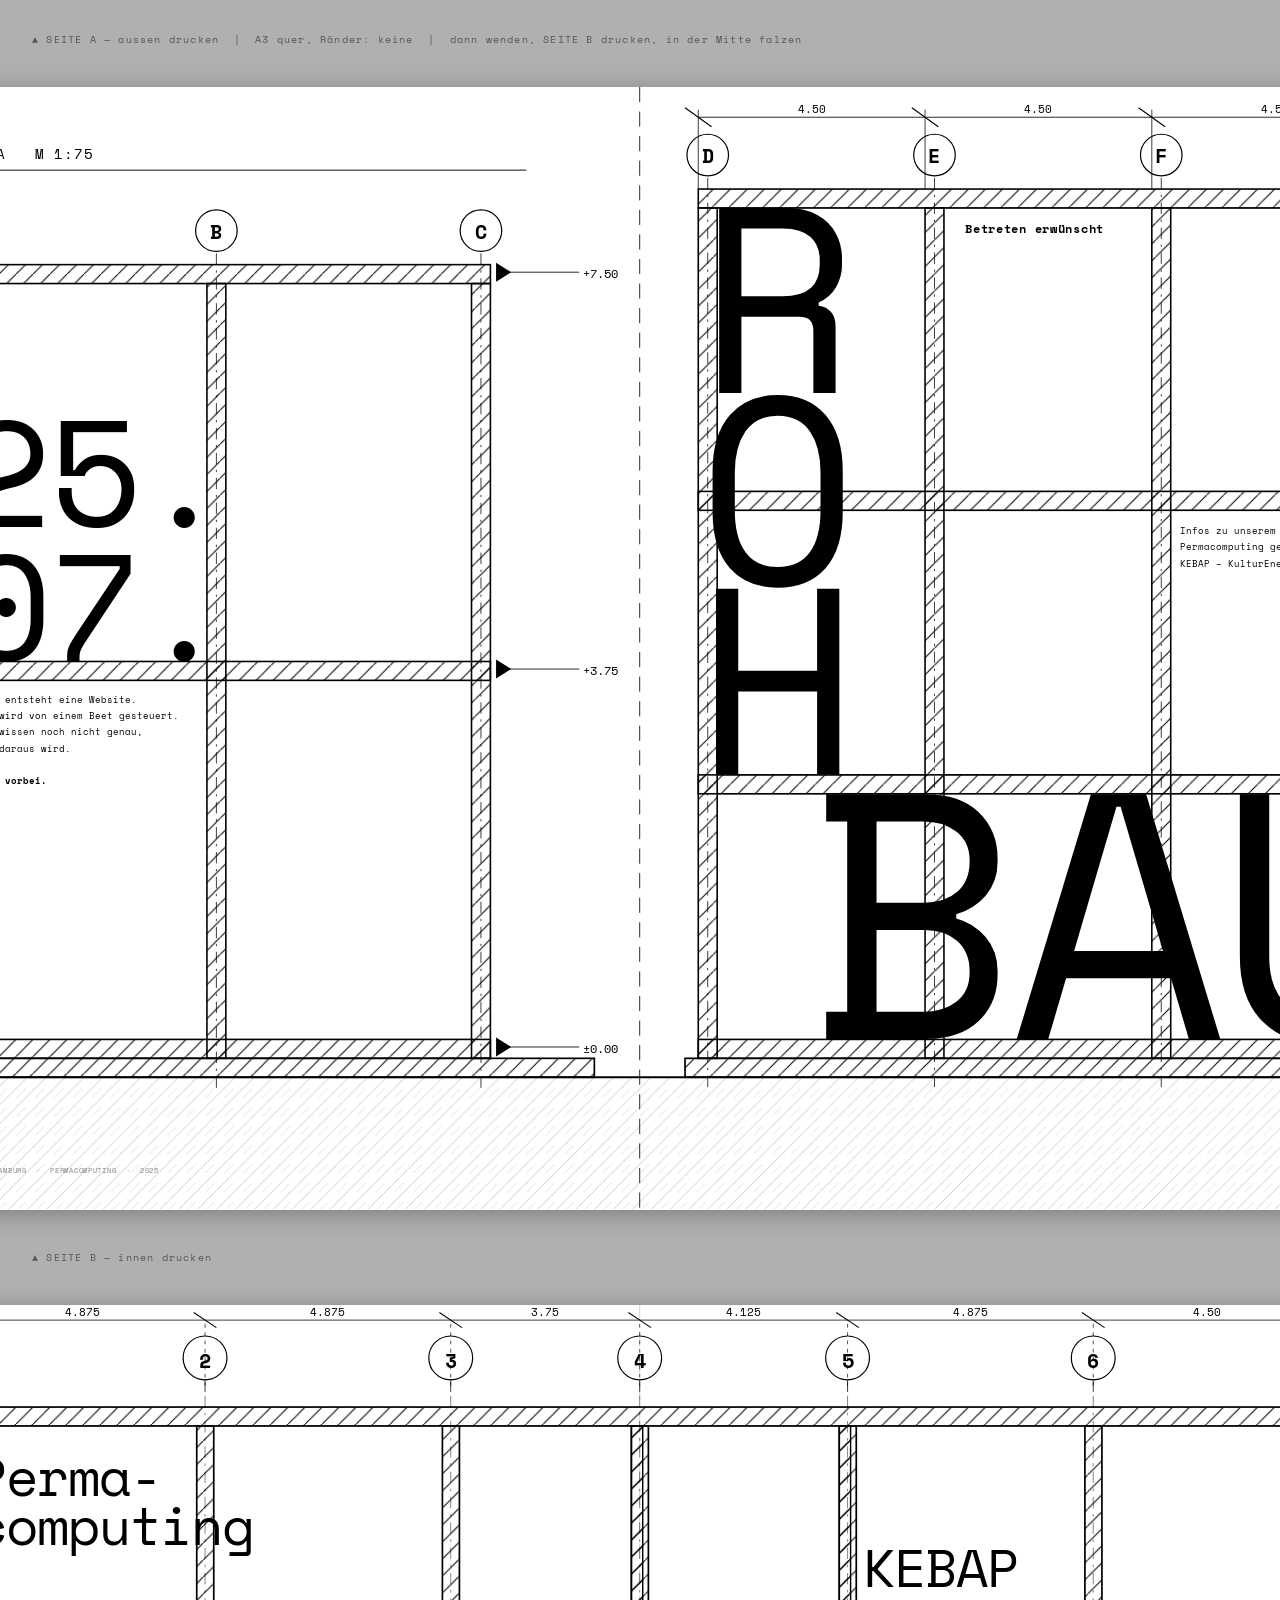
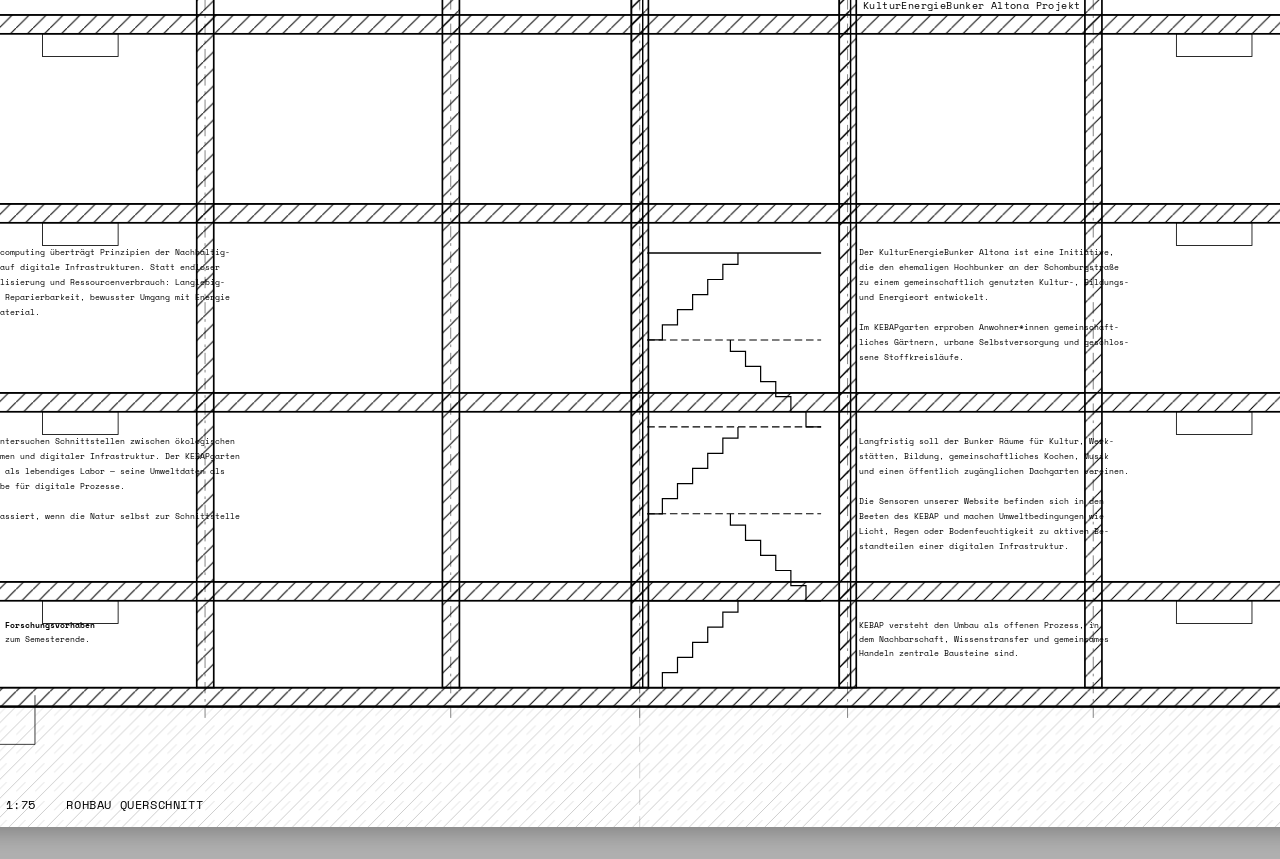
==== commit 197f76b0: "nochmal größe" ====
--- a/poster.html
+++ b/poster.html
@@ -251,12 +251,12 @@
 </svg>
 
 <!-- TEXT: Rückseite (links) -->
-<div class="tx" style="left:34mm; top:100mm;">
-  <div style="font-size:30mm; font-weight:700; line-height:0.88; letter-spacing:-0.02em;">
+<div class="tx" style="left:30mm; top:84mm;">
+  <div style="font-size:40mm; font-weight:300; line-height:0.88; letter-spacing:-0.02em;">
     25.<br>07.
   </div>
 </div>
-<div class="tx" style="left:34mm; top:188mm; width:128mm; font-size:2.4mm; line-height:1.8;">
+<div class="tx" style="left:34mm; top:160mm; width:128mm; font-size:2.4mm; line-height:1.8;">
   Hier entsteht eine Website.<br>
   Sie wird von einem Beet gesteuert.<br>
   Wir wissen noch nicht genau,<br>
@@ -270,16 +270,21 @@
 
 <!-- TEXT: Titelseite (rechts) -->
 <!-- ROHBAU sitzt im Raum zwischen Achse E und G, y=37–180 -->
-<div class="tx" style="left:218mm; top:37mm; width:186mm;">
-  <div style="font-size:52mm; font-weight:700; line-height:0.88; letter-spacing:-0.025em; color:#000;">
-    ROH<br>BAU
+<div class="tx" style="left:225mm; top:29.5mm; width:186mm;">
+  <div style="font-size:70mm; font-weight:300; line-height:0.72; letter-spacing:-0.025em; color:#000;">
+    R<br>O<br>H
   </div>
 </div>
-
-<div class="tx" style="left:218mm; top:192mm; width:110mm; font-size:3.2mm; font-weight:700; letter-spacing:0.06em;">
-  betreten erwünscht
-</div>
-<div class="tx" style="left:218mm; top:202mm; width:180mm; font-size:2.5mm; line-height:1.75;">
+<div class="tx" style="right:-20mm; bottom:39.5mm; width:186mm;">
+  <div style="font-size:92.5mm; font-weight:300; line-height:0.88; letter-spacing:-0.025em; color:#000;">
+   BAU
+  </div>
+</div>
+
+<div class="tx" style="right:14mm; top:35mm; width:110mm; font-size:3.2mm; font-weight:700; letter-spacing:0.06em;">
+  Betreten erwünscht
+</div>
+<div class="tx" style="right:-113mm; top:115mm; width:180mm; font-size:2.5mm; line-height:1.75;">
   Infos zu unserem Forschungsvorhaben<br>
   Permacomputing generell<br>
   KEBAP – KulturEnergieBunker Altona
@@ -689,7 +694,7 @@
 
 <!-- Heading "Perma- computing" — groß, Bay 1+2 oben (y=40–78mm, "4.OG-Raum") -->
 <div class="tx" style="left:34mm; top:39mm; width:120mm;">
-  <div style="font-size:14mm; font-weight:700; line-height:0.92; letter-spacing:-0.02em;">
+  <div style="font-size:14mm; font-weight:300; line-height:0.92; letter-spacing:-0.02em;">
     Perma-<br>computing
   </div>
 </div>
@@ -727,8 +732,8 @@
 ═══════════════════════════════════════ -->
 
 <!-- Heading KEBAP: groß, 4.OG-Raum -->
-<div class="tx" style="left:268mm; top:39mm; width:118mm;">
-  <div style="font-size:14mm; font-weight:700; line-height:0.92; letter-spacing:-0.02em;">
+<div class="tx" style="left:269mm; top:63mm; width:118mm;">
+  <div style="font-size:14mm; font-weight:300; line-height:0.92; letter-spacing:-0.02em;">
     KEBAP
   </div>
   <div style="font-size:2.6mm; margin-top:2mm; line-height:1.5; letter-spacing:0.04em;">
